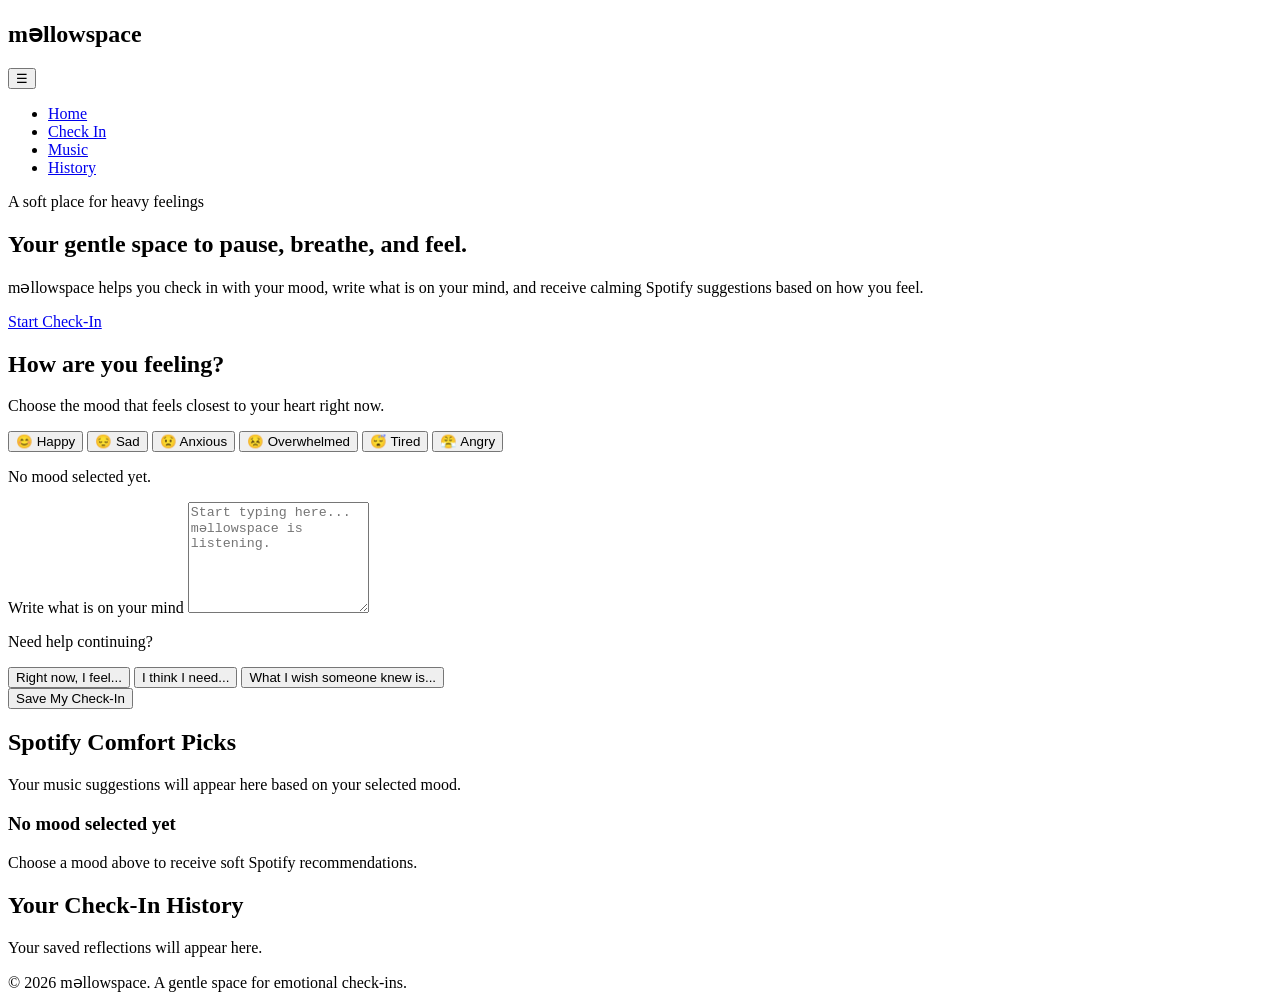
==== index.html @ 040f4054 "fix: improperly closed meta tags" ====
<!DOCTYPE html>
<html lang="en">
<head>
  <meta charset="UTF-8" >
  <meta name="viewport" content="width=device-width, initial-scale=1.0" >
  <title>məllowspace | Mental Wellness App</title>
  <link rel="stylesheet" href="style.css" >
</head>

<body>
  <div class="blob blob-one"></div>
  <div class="blob blob-two"></div>
  <div class="blob blob-three"></div>

  <header class="header">
    <nav class="navbar">
      <h1 class="logo">məllowspace</h1>

      <button class="menu-toggle" id="menu-toggle" aria-label="Open navigation menu">
        ☰
      </button>

      <ul class="nav-links" id="nav-links">
        <li><a href="#home">Home</a></li>
        <li><a href="#checkin">Check In</a></li>
        <li><a href="#music">Music</a></li>
        <li><a href="#history">History</a></li>
      </ul>
    </nav>
  </header>

  <main>
    <section class="hero-section" id="home">
      <div class="hero-content glass-card">
        <p class="tagline">A soft place for heavy feelings</p>

        <h2>Your gentle space to pause, breathe, and feel.</h2>

        <p class="hero-text">
          məllowspace helps you check in with your mood, write what is on your mind,
          and receive calming Spotify suggestions based on how you feel.
        </p>

        <a href="#checkin" class="primary-btn">Start Check-In</a>
      </div>
    </section>

    <section class="checkin-section" id="checkin">
      <div class="section-heading">
        <h2>How are you feeling?</h2>
        <p>Choose the mood that feels closest to your heart right now.</p>
      </div>

      <div class="mood-grid">
        <button class="mood-card" data-mood="happy">😊 Happy</button>
        <button class="mood-card" data-mood="sad">😔 Sad</button>
        <button class="mood-card" data-mood="anxious">😟 Anxious</button>
        <button class="mood-card" data-mood="overwhelmed">😣 Overwhelmed</button>
        <button class="mood-card" data-mood="tired">😴 Tired</button>
        <button class="mood-card" data-mood="angry">😤 Angry</button>
      </div>

      <form class="journal-form glass-card" id="journal-form">
        <p class="selected-mood-text" id="selected-mood-text">
          No mood selected yet.
        </p>

        <label for="journal-entry">Write what is on your mind</label>

        <textarea
          id="journal-entry"
          rows="7"
          placeholder="Start typing here... məllowspace is listening."
        ></textarea>

        <div class="prompt-box">
          <p>Need help continuing?</p>

          <div class="prompt-buttons">
            <button type="button" class="prompt-btn">Right now, I feel...</button>
            <button type="button" class="prompt-btn">I think I need...</button>
            <button type="button" class="prompt-btn">
              What I wish someone knew is...
            </button>
          </div>
        </div>

        <button type="submit" class="submit-btn">Save My Check-In</button>
      </form>
    </section>

    <section class="music-section" id="music">
      <div class="section-heading">
        <h2>Spotify Comfort Picks</h2>
        <p>Your music suggestions will appear here based on your selected mood.</p>
      </div>

      <div class="music-card glass-card" id="music-card">
        <h3>No mood selected yet</h3>
        <p>Choose a mood above to receive soft Spotify recommendations.</p>
      </div>
    </section>

    <section class="history-section" id="history">
      <div class="section-heading">
        <h2>Your Check-In History</h2>
        <p>Your saved reflections will appear here.</p>
      </div>

      <div id="history-list" class="history-list"></div>
    </section>
  </main>

  <footer class="footer">
    <p>&copy; 2026 məllowspace. A gentle space for emotional check-ins.</p>
  </footer>

  <script src="script.js"></script>
</body>
</html>
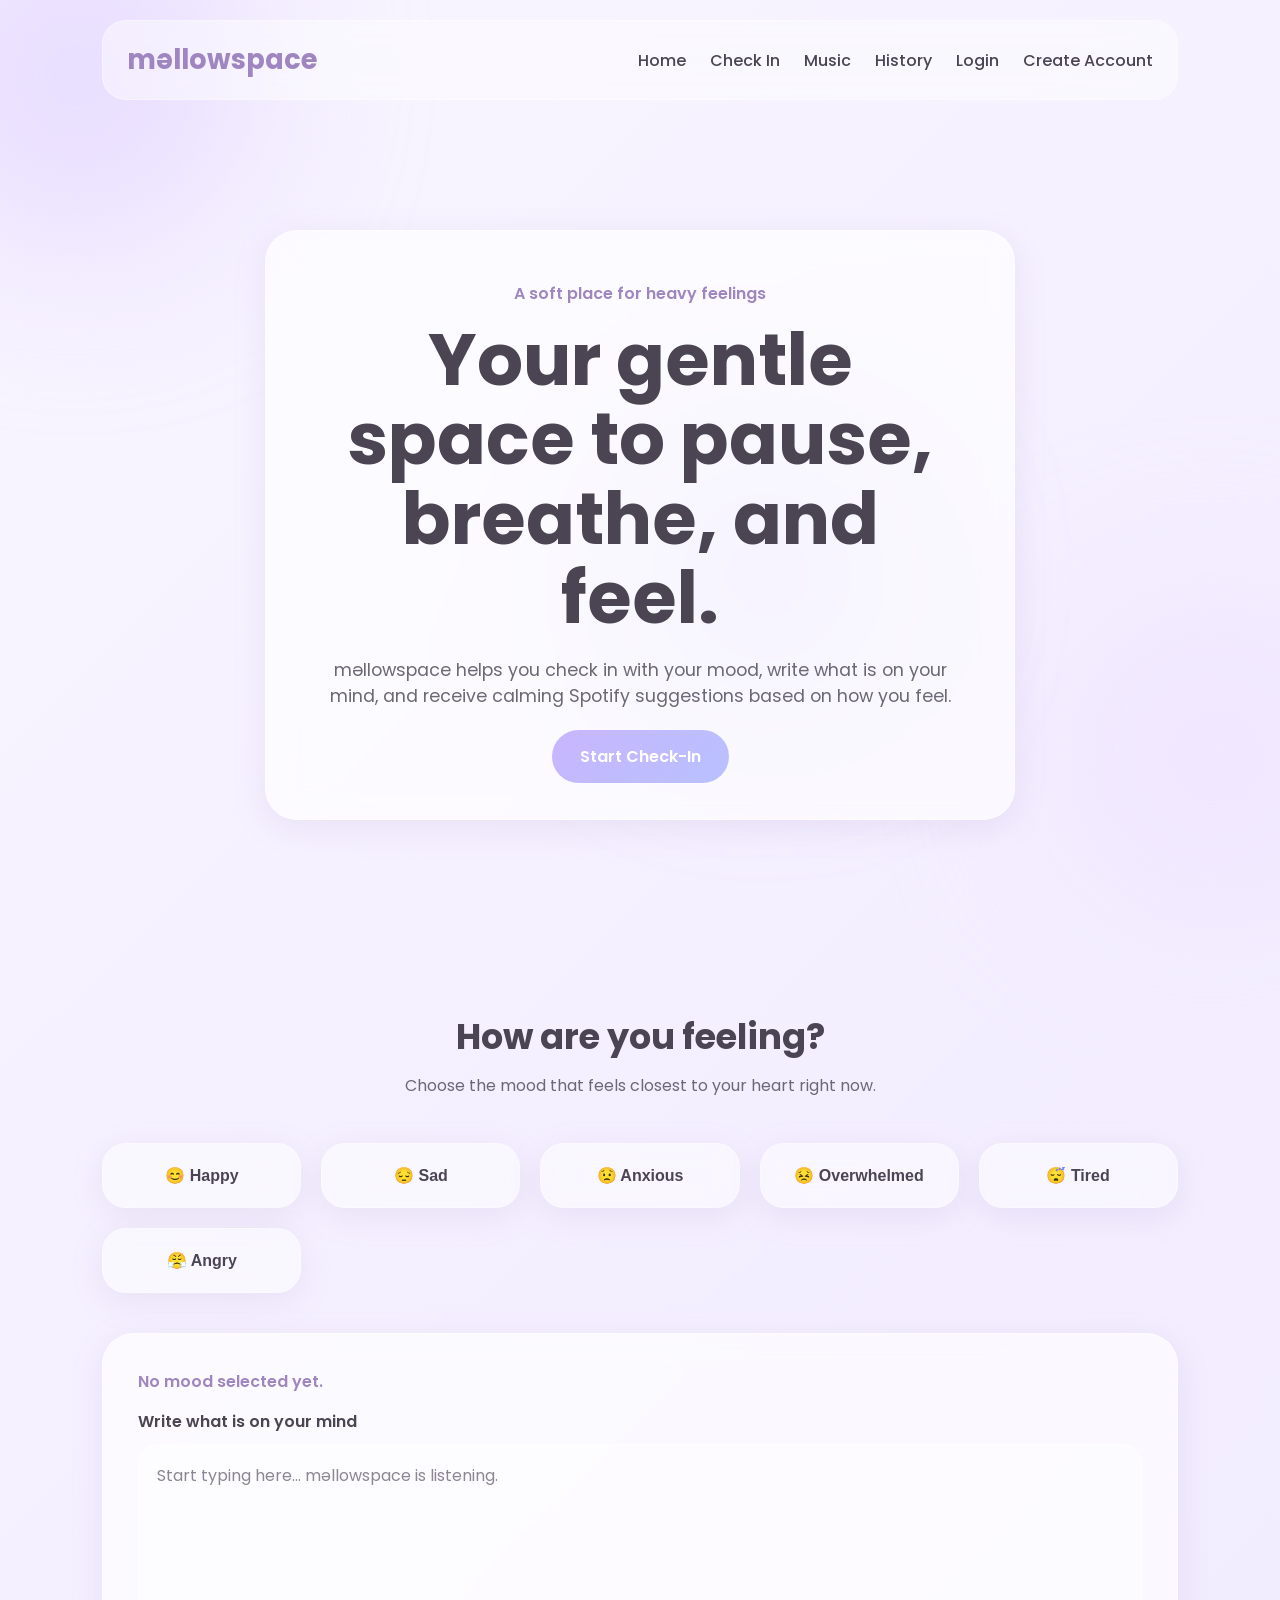
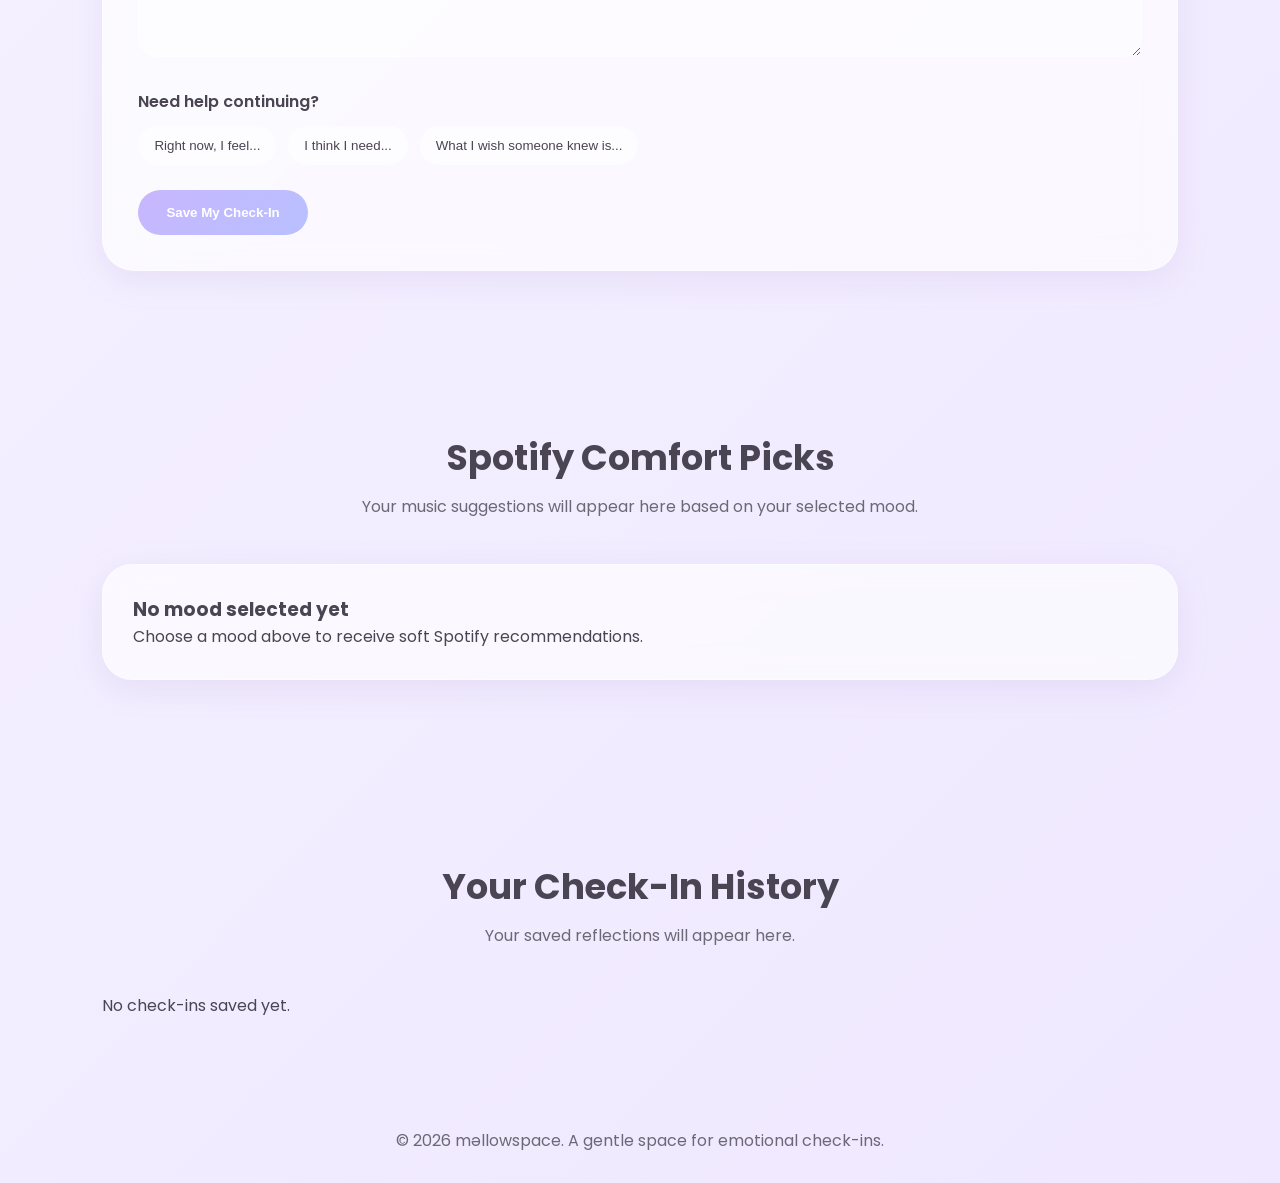
==== commit 6e5e2adc: "feat: add authentication navigation links to navbar" ====
--- a/index.html
+++ b/index.html
@@ -25,6 +25,8 @@
         <li><a href="#checkin">Check In</a></li>
         <li><a href="#music">Music</a></li>
         <li><a href="#history">History</a></li>
+        <li><a href="login.html">Login</a></li>
+        <li><a href="create-account.html">Create Account</a></li>
       </ul>
     </nav>
   </header>
--- a/style.css
+++ b/style.css
@@ -0,0 +1,455 @@
+@import url('https://fonts.googleapis.com/css2?family=Poppins:wght@300;400;500;600;700&display=swap');
+
+:root {
+  --primary-lilac: #c8b6ff;
+  --soft-lilac: #e8deff;
+  --deep-lilac: #9f86c0;
+  --white: rgba(255, 255, 255, 0.65);
+  --text-dark: #4b4453;
+  --text-light: #6d6875;
+  --border-color: rgba(255, 255, 255, 0.35);
+  --shadow: 0 8px 32px rgba(159, 134, 192, 0.15);
+  --blur: blur(14px);
+}
+
+* {
+  margin: 0;
+  padding: 0;
+  box-sizing: border-box;
+}
+
+html {
+  scroll-behavior: smooth;
+}
+
+body {
+  font-family: 'Poppins', sans-serif;
+  background: linear-gradient(135deg, #f8f5ff, #efe8ff);
+  color: var(--text-dark);
+  overflow-x: hidden;
+  position: relative;
+  min-height: 100vh;
+}
+
+/* FLOATING BLOBS */
+
+.blob {
+  position: fixed;
+  border-radius: 50%;
+  filter: blur(90px);
+  opacity: 0.5;
+  z-index: -1;
+  animation: floatBlob 15s infinite ease-in-out;
+}
+
+.blob-one {
+  width: 350px;
+  height: 350px;
+  background: #d8c4ff;
+  top: -100px;
+  left: -100px;
+}
+
+.blob-two {
+  width: 300px;
+  height: 300px;
+  background: #eddcff;
+  bottom: 0;
+  right: -80px;
+  animation-delay: 3s;
+}
+
+.blob-three {
+  width: 250px;
+  height: 250px;
+  background: #cabdff;
+  top: 50%;
+  left: 50%;
+  animation-delay: 6s;
+}
+
+@keyframes floatBlob {
+  0% {
+    transform: translateY(0px) translateX(0px);
+  }
+
+  50% {
+    transform: translateY(-30px) translateX(20px);
+  }
+
+  100% {
+    transform: translateY(0px) translateX(0px);
+  }
+}
+
+/* GLASSMORPHISM */
+
+.glass-card {
+  background: var(--white);
+  backdrop-filter: var(--blur);
+  -webkit-backdrop-filter: var(--blur);
+  border: 1px solid var(--border-color);
+  box-shadow: var(--shadow);
+}
+
+/* HEADER */
+
+.header {
+  padding: 20px 8%;
+  position: sticky;
+  top: 0;
+  z-index: 999;
+}
+
+.navbar {
+  display: flex;
+  justify-content: space-between;
+  align-items: center;
+  padding: 18px 24px;
+  border-radius: 24px;
+  background: rgba(255, 255, 255, 0.45);
+  backdrop-filter: blur(14px);
+  border: 1px solid rgba(255, 255, 255, 0.35);
+}
+
+.logo {
+  font-size: 1.7rem;
+  font-weight: 700;
+  color: var(--deep-lilac);
+}
+
+.menu-toggle {
+  display: none;
+  border: none;
+  background: transparent;
+  font-size: 1.7rem;
+  color: var(--deep-lilac);
+  cursor: pointer;
+}
+
+.nav-links {
+  display: flex;
+  list-style: none;
+  gap: 24px;
+}
+
+.nav-links a {
+  text-decoration: none;
+  color: var(--text-dark);
+  font-weight: 500;
+  transition: 0.3s ease;
+}
+
+.nav-links a:hover {
+  color: var(--deep-lilac);
+}
+
+/* HERO */
+
+section {
+  padding: 80px 8%;
+}
+
+.hero-section {
+  min-height: 90vh;
+  display: flex;
+  align-items: center;
+  justify-content: center;
+}
+
+.hero-content {
+  max-width: 750px;
+  text-align: center;
+  padding: 50px;
+  border-radius: 32px;
+  animation: fadeUp 1s ease;
+}
+
+.tagline {
+  color: var(--deep-lilac);
+  font-weight: 600;
+  margin-bottom: 14px;
+}
+
+.hero-content h2 {
+  font-size: clamp(2.5rem, 7vw, 4.5rem);
+  line-height: 1.1;
+  margin-bottom: 20px;
+}
+
+.hero-text {
+  color: var(--text-light);
+  font-size: 1.1rem;
+  margin-bottom: 35px;
+}
+
+.primary-btn,
+.submit-btn {
+  border: none;
+  background: linear-gradient(135deg, #c8b6ff, #b8c0ff);
+  color: white;
+  padding: 15px 28px;
+  border-radius: 40px;
+  font-weight: 600;
+  cursor: pointer;
+  transition: 0.3s ease;
+  text-decoration: none;
+}
+
+.primary-btn:hover,
+.submit-btn:hover {
+  transform: translateY(-3px) scale(1.02);
+}
+
+/* SECTION HEADINGS */
+
+.section-heading {
+  text-align: center;
+  max-width: 650px;
+  margin: 0 auto 45px;
+}
+
+.section-heading h2 {
+  font-size: 2.2rem;
+  margin-bottom: 10px;
+}
+
+.section-heading p {
+  color: var(--text-light);
+}
+
+/* MOODS */
+
+.mood-grid {
+  display: grid;
+  grid-template-columns: repeat(auto-fit, minmax(170px, 1fr));
+  gap: 20px;
+  margin-bottom: 40px;
+}
+
+.mood-card {
+  border: none;
+  padding: 22px;
+  border-radius: 24px;
+  background: rgba(255, 255, 255, 0.45);
+  backdrop-filter: blur(14px);
+  font-size: 1rem;
+  font-weight: 600;
+  cursor: pointer;
+  color: var(--text-dark);
+  transition: 0.3s ease;
+  border: 1px solid rgba(255, 255, 255, 0.35);
+  box-shadow: var(--shadow);
+}
+
+.mood-card:hover,
+.mood-card.active {
+  transform: translateY(-5px);
+  background: rgba(255, 255, 255, 0.75);
+  border: 1px solid #c8b6ff;
+}
+
+/* FORM */
+
+.journal-form {
+  padding: 35px;
+  border-radius: 32px;
+}
+
+.selected-mood-text {
+  color: var(--deep-lilac);
+  font-weight: 600;
+  margin-bottom: 15px;
+}
+
+.journal-form label {
+  display: block;
+  margin-bottom: 10px;
+  font-weight: 600;
+}
+
+textarea {
+  width: 100%;
+  border: 1px solid rgba(255, 255, 255, 0.4);
+  background: rgba(255, 255, 255, 0.35);
+  padding: 18px;
+  border-radius: 20px;
+  resize: vertical;
+  outline: none;
+  min-height: 180px;
+  font-family: inherit;
+  font-size: 1rem;
+  color: var(--text-dark);
+}
+
+textarea::placeholder {
+  color: #8c8594;
+}
+
+textarea:focus {
+  border: 1px solid var(--primary-lilac);
+}
+
+.prompt-box {
+  margin: 25px 0;
+}
+
+.prompt-box p {
+  margin-bottom: 12px;
+  font-weight: 600;
+}
+
+.prompt-buttons {
+  display: flex;
+  flex-wrap: wrap;
+  gap: 12px;
+}
+
+.prompt-btn {
+  border: none;
+  padding: 12px 16px;
+  border-radius: 30px;
+  background: rgba(255, 255, 255, 0.45);
+  color: var(--text-dark);
+  cursor: pointer;
+  transition: 0.3s ease;
+}
+
+.prompt-btn:hover {
+  background: var(--soft-lilac);
+}
+
+/* MUSIC */
+
+.music-card,
+.history-card {
+  padding: 30px;
+  border-radius: 30px;
+  margin-bottom: 20px;
+}
+
+.music-card iframe {
+  margin-top: 20px;
+  border-radius: 20px;
+  width: 100%;
+}
+
+/* HISTORY */
+
+.history-list {
+  display: flex;
+  flex-direction: column;
+  gap: 18px;
+}
+
+.history-card h3 {
+  color: var(--deep-lilac);
+  margin-bottom: 10px;
+  text-transform: capitalize;
+}
+
+.history-card p {
+  margin-bottom: 12px;
+}
+
+.history-card small {
+  color: var(--text-light);
+}
+
+/* FOOTER */
+
+.footer {
+  text-align: center;
+  padding: 30px 8%;
+  color: var(--text-light);
+}
+
+/* ANIMATIONS */
+
+@keyframes fadeUp {
+  from {
+    opacity: 0;
+    transform: translateY(40px);
+  }
+
+  to {
+    opacity: 1;
+    transform: translateY(0);
+  }
+}
+
+/* RESPONSIVE */
+
+@media (max-width: 768px) {
+  .header {
+    padding: 15px 6%;
+  }
+
+  section {
+    padding: 70px 6%;
+  }
+
+  .hero-content {
+    padding: 35px 25px;
+  }
+
+  .menu-toggle {
+    display: block;
+  }
+
+  .nav-links {
+    position: absolute;
+    top: 85px;
+    right: 0;
+    width: 100%;
+    flex-direction: column;
+    gap: 0;
+    padding: 20px;
+    display: none;
+    background: rgba(255, 255, 255, 0.6);
+    backdrop-filter: blur(14px);
+    border-radius: 24px;
+    border: 1px solid rgba(255, 255, 255, 0.35);
+  }
+
+  .nav-links.show {
+    display: flex;
+  }
+
+  .nav-links a {
+    display: block;
+    padding: 14px;
+    border-radius: 14px;
+  }
+
+  .nav-links a:hover {
+    background: rgba(255, 255, 255, 0.5);
+  }
+
+  .prompt-buttons {
+    flex-direction: column;
+  }
+
+  .prompt-btn,
+  .submit-btn,
+  .primary-btn {
+    width: 100%;
+    text-align: center;
+  }
+}
+
+@media (max-width: 480px) {
+  .hero-content h2 {
+    font-size: 2.2rem;
+  }
+
+  .section-heading h2 {
+    font-size: 1.8rem;
+  }
+
+  .journal-form,
+  .music-card,
+  .history-card {
+    padding: 24px;
+  }
+}
